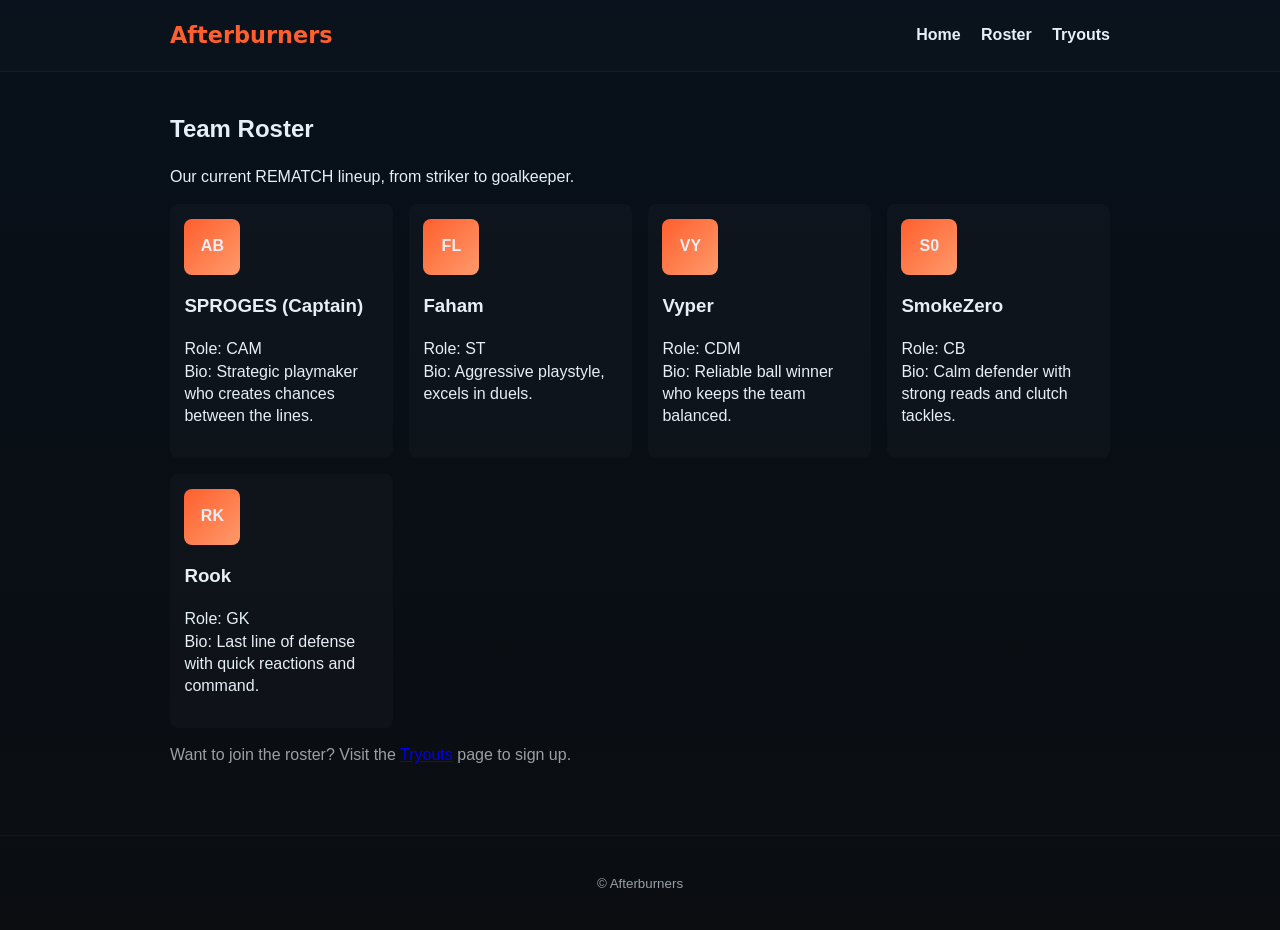
==== roster.html @ 78b55aa7 "Add files via upload" ====
<!doctype html>
<html lang="en">
<head>
  <meta charset="utf-8" />
  <meta name="viewport" content="width=device-width,initial-scale=1" />
  <title>Afterburners — REMATCH Roster</title>
  <link rel="stylesheet" href="styles.css" />
</head>
<body>
  <header class="site-header">
    <div class="container">
      <h1 class="logo">Afterburners</h1>
      <nav class="main-nav">
        <a href="index.html">Home</a>
        <a href="roster.html">Roster</a>
        <a href="tryouts.html">Tryouts</a>
      </nav>
    </div>
  </header>

  <main class="container">
    <h2>Team Roster</h2>
    <p>Our current REMATCH lineup, from striker to goalkeeper.</p>

    <section class="roster-grid">
      <article class="player-card">
        <div class="avatar">AB</div>
        <h3>SPROGES (Captain)</h3>
        <p>Role: CAM
        <br/>Bio: Strategic playmaker who creates chances between the lines.</p>
      </article>

      <article class="player-card">
        <div class="avatar">FL</div>
        <h3>Faham</h3>
        <p>Role: ST
        <br/>Bio: Aggressive playstyle, excels in duels.</p>
      </article>

      <article class="player-card">
        <div class="avatar">VY</div>
        <h3>Vyper</h3>
        <p>Role: CDM
        <br/>Bio: Reliable ball winner who keeps the team balanced.</p>
      </article>

      <article class="player-card">
        <div class="avatar">S0</div>
        <h3>SmokeZero</h3>
        <p>Role: CB
        <br/>Bio: Calm defender with strong reads and clutch tackles.</p>
      </article>

      <article class="player-card">
        <div class="avatar">RK</div>
        <h3>Rook</h3>
        <p>Role: GK
        <br/>Bio: Last line of defense with quick reactions and command.</p>
      </article>
    </section>

    <p class="note">Want to join the roster? Visit the <a href="tryouts.html">Tryouts</a> page to sign up.</p>
  </main>

  <footer class="site-footer">
    <div class="container">
      <small>© Afterburners</small>
    </div>
  </footer>
</body>
</html>
---- styles.css ----
/* Simple responsive styles for Afterburners site */
:root{
  --bg:#0f1115;--card:#121217;--accent:#ff5f2e;--muted:#9aa0a6;--text:#e6eef6;
}
*{box-sizing:border-box}
body{font-family:Segoe UI,Roboto,Helvetica,Arial,sans-serif;margin:0;background:linear-gradient(180deg,#07101a 0%, #0b0d11 100%);color:var(--text);line-height:1.4}
.container{max-width:980px;margin:0 auto;padding:1.25rem}
.site-header{border-bottom:1px solid rgba(255,255,255,0.04);background:rgba(255,255,255,0.01)}
.site-header .container{display:flex;align-items:center;justify-content:space-between}
.logo{font-family:Inter,Segoe UI,system-ui,Arial;font-size:1.4rem;margin:0;color:var(--accent)}
.main-nav a{color:var(--text);text-decoration:none;margin-left:1rem;font-weight:600}
.main-nav a:hover{opacity:0.85}
.hero{display:grid;grid-template-columns:1fr 300px;gap:1.25rem;margin-top:1.5rem}
.panel{background:rgba(255,255,255,0.02);padding:1rem;border-radius:8px}
.btn{display:inline-block;background:var(--accent);color:#fff;padding:0.5rem 0.9rem;border-radius:6px;text-decoration:none}
.btn.outline{background:transparent;border:1px solid rgba(255,255,255,0.06)}
.btn.small{padding:0.35rem 0.6rem;font-size:0.9rem}
.cta-row .btn{margin-right:0.5rem}
.site-footer{margin-top:2rem;padding:1rem 0;border-top:1px solid rgba(255,255,255,0.03);text-align:center;color:var(--muted)}
.roster-grid{display:grid;grid-template-columns:repeat(auto-fit,minmax(200px,1fr));gap:1rem;margin-top:1rem}
.player-card{background:rgba(255,255,255,0.02);padding:0.9rem;border-radius:8px}
.avatar{width:56px;height:56px;border-radius:8px;background:linear-gradient(135deg,var(--accent),#ff9a6b);display:flex;align-items:center;justify-content:center;font-weight:700;margin-bottom:0.5rem}
.note{margin-top:1rem;color:var(--muted)}
.tryout-panel{background:rgba(255,255,255,0.02);padding:1rem;border-radius:8px}
.tryout-form{display:grid;gap:0.5rem;margin-top:0.5rem}
.tryout-form input, .tryout-form textarea, .tryout-form select{padding:0.5rem;border-radius:6px;border:1px solid rgba(255,255,255,0.03);background:transparent;color:var(--text)}
.tryout-form label{font-size:0.9rem}
.form-message{margin-top:0.5rem;color:#b7f7d0}
.honeypot{position:absolute;left:-9999px;width:1px;height:1px;opacity:0}
@media(max-width:820px){.hero{grid-template-columns:1fr}.main-nav{display:flex;gap:0.5rem}}
.small{font-size:0.9rem;color:var(--muted)}
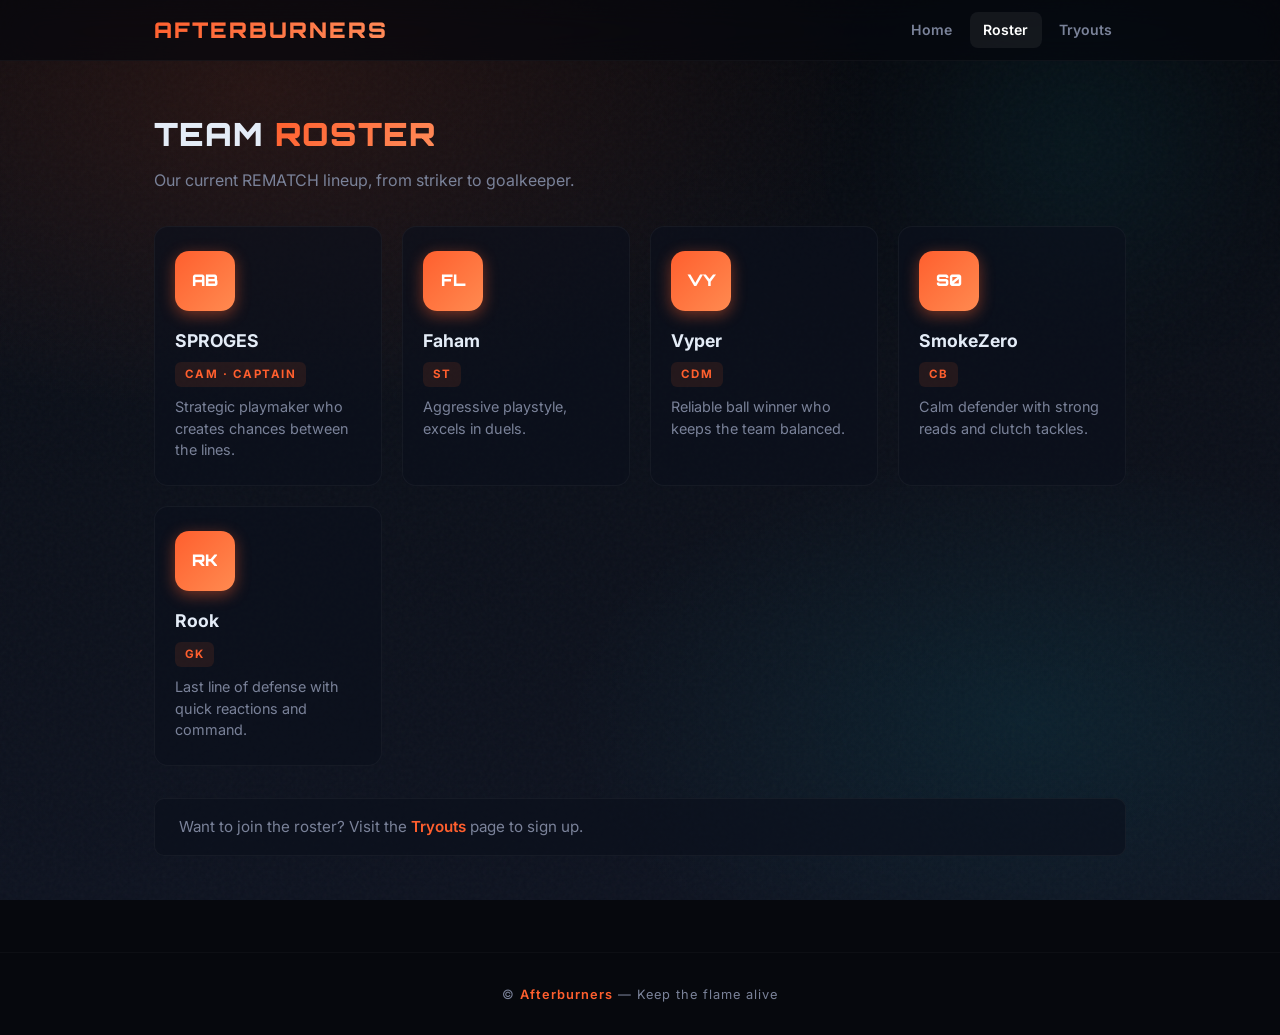
==== commit 552fd968: "Update 4 files\n\nCo-authored-by: Freebuff Agent <agent@mail.freebuff.app>" ====
--- a/roster.html
+++ b/roster.html
@@ -12,50 +12,53 @@
       <h1 class="logo">Afterburners</h1>
       <nav class="main-nav">
         <a href="index.html">Home</a>
-        <a href="roster.html">Roster</a>
+        <a href="roster.html" class="active">Roster</a>
         <a href="tryouts.html">Tryouts</a>
       </nav>
     </div>
   </header>
 
-  <main class="container">
-    <h2>Team Roster</h2>
-    <p>Our current REMATCH lineup, from striker to goalkeeper.</p>
+  <main class="container" style="padding-top:3rem;padding-bottom:2rem">
+    <div style="position:relative">
+      <div class="glow-orb" style="width:260px;height:260px;background:rgba(0,229,255,0.06);top:-100px;right:-80px;animation-delay:1s"></div>
+    </div>
+    <h2 class="section-title">Team <span>Roster</span></h2>
+    <p class="section-sub">Our current REMATCH lineup, from striker to goalkeeper.</p>
 
     <section class="roster-grid">
       <article class="player-card">
         <div class="avatar">AB</div>
-        <h3>SPROGES (Captain)</h3>
-        <p>Role: CAM
-        <br/>Bio: Strategic playmaker who creates chances between the lines.</p>
+        <h3>SPROGES</h3>
+        <div class="role-tag">CAM &middot; Captain</div>
+        <p>Strategic playmaker who creates chances between the lines.</p>
       </article>
 
       <article class="player-card">
         <div class="avatar">FL</div>
         <h3>Faham</h3>
-        <p>Role: ST
-        <br/>Bio: Aggressive playstyle, excels in duels.</p>
+        <div class="role-tag">ST</div>
+        <p>Aggressive playstyle, excels in duels.</p>
       </article>
 
       <article class="player-card">
         <div class="avatar">VY</div>
         <h3>Vyper</h3>
-        <p>Role: CDM
-        <br/>Bio: Reliable ball winner who keeps the team balanced.</p>
+        <div class="role-tag">CDM</div>
+        <p>Reliable ball winner who keeps the team balanced.</p>
       </article>
 
       <article class="player-card">
         <div class="avatar">S0</div>
         <h3>SmokeZero</h3>
-        <p>Role: CB
-        <br/>Bio: Calm defender with strong reads and clutch tackles.</p>
+        <div class="role-tag">CB</div>
+        <p>Calm defender with strong reads and clutch tackles.</p>
       </article>
 
       <article class="player-card">
         <div class="avatar">RK</div>
         <h3>Rook</h3>
-        <p>Role: GK
-        <br/>Bio: Last line of defense with quick reactions and command.</p>
+        <div class="role-tag">GK</div>
+        <p>Last line of defense with quick reactions and command.</p>
       </article>
     </section>
 
@@ -64,7 +67,7 @@
 
   <footer class="site-footer">
     <div class="container">
-      <small>© Afterburners</small>
+      <small>&copy; <span class="footer-accent">Afterburners</span> &mdash; Keep the flame alive</small>
     </div>
   </footer>
 </body>
--- a/styles.css
+++ b/styles.css
@@ -1,31 +1,599 @@
-/* Simple responsive styles for Afterburners site */
-:root{
-  --bg:#0f1115;--card:#121217;--accent:#ff5f2e;--muted:#9aa0a6;--text:#e6eef6;
-}
-*{box-sizing:border-box}
-body{font-family:Segoe UI,Roboto,Helvetica,Arial,sans-serif;margin:0;background:linear-gradient(180deg,#07101a 0%, #0b0d11 100%);color:var(--text);line-height:1.4}
-.container{max-width:980px;margin:0 auto;padding:1.25rem}
-.site-header{border-bottom:1px solid rgba(255,255,255,0.04);background:rgba(255,255,255,0.01)}
-.site-header .container{display:flex;align-items:center;justify-content:space-between}
-.logo{font-family:Inter,Segoe UI,system-ui,Arial;font-size:1.4rem;margin:0;color:var(--accent)}
-.main-nav a{color:var(--text);text-decoration:none;margin-left:1rem;font-weight:600}
-.main-nav a:hover{opacity:0.85}
-.hero{display:grid;grid-template-columns:1fr 300px;gap:1.25rem;margin-top:1.5rem}
-.panel{background:rgba(255,255,255,0.02);padding:1rem;border-radius:8px}
-.btn{display:inline-block;background:var(--accent);color:#fff;padding:0.5rem 0.9rem;border-radius:6px;text-decoration:none}
-.btn.outline{background:transparent;border:1px solid rgba(255,255,255,0.06)}
-.btn.small{padding:0.35rem 0.6rem;font-size:0.9rem}
-.cta-row .btn{margin-right:0.5rem}
-.site-footer{margin-top:2rem;padding:1rem 0;border-top:1px solid rgba(255,255,255,0.03);text-align:center;color:var(--muted)}
-.roster-grid{display:grid;grid-template-columns:repeat(auto-fit,minmax(200px,1fr));gap:1rem;margin-top:1rem}
-.player-card{background:rgba(255,255,255,0.02);padding:0.9rem;border-radius:8px}
-.avatar{width:56px;height:56px;border-radius:8px;background:linear-gradient(135deg,var(--accent),#ff9a6b);display:flex;align-items:center;justify-content:center;font-weight:700;margin-bottom:0.5rem}
-.note{margin-top:1rem;color:var(--muted)}
-.tryout-panel{background:rgba(255,255,255,0.02);padding:1rem;border-radius:8px}
-.tryout-form{display:grid;gap:0.5rem;margin-top:0.5rem}
-.tryout-form input, .tryout-form textarea, .tryout-form select{padding:0.5rem;border-radius:6px;border:1px solid rgba(255,255,255,0.03);background:transparent;color:var(--text)}
-.tryout-form label{font-size:0.9rem}
-.form-message{margin-top:0.5rem;color:#b7f7d0}
-.honeypot{position:absolute;left:-9999px;width:1px;height:1px;opacity:0}
-@media(max-width:820px){.hero{grid-template-columns:1fr}.main-nav{display:flex;gap:0.5rem}}
-.small{font-size:0.9rem;color:var(--muted)}+/* Afterburners REMATCH Esports — Modern Flashy Redesign */
+
+@import url('https://fonts.googleapis.com/css2?family=Orbitron:wght@500;700;900&family=Inter:wght@400;500;600;700&display=swap');
+
+/* ── tokens ──────────────────────────────────────────── */
+:root {
+  --bg: #06080d;
+  --bg2: #0b0f18;
+  --card: rgba(12, 16, 28, 0.65);
+  --glass: rgba(255,255,255,0.04);
+  --glass-hi: rgba(255,255,255,0.08);
+  --accent: #ff5f2e;
+  --accent2: #ff8c5a;
+  --glow: rgba(255,95,46,0.45);
+  --cyan: #00e5ff;
+  --muted: #7a8299;
+  --text: #e4ecf7;
+  --white: #fff;
+  --radius: 14px;
+  --radius-sm: 10px;
+}
+
+/* ── reset & base ────────────────────────────────────── */
+*, *::before, *::after { box-sizing: border-box; margin: 0; padding: 0; }
+
+html { scroll-behavior: smooth; }
+
+body {
+  font-family: 'Inter', system-ui, Segoe UI, Roboto, sans-serif;
+  background: var(--bg);
+  color: var(--text);
+  line-height: 1.6;
+  overflow-x: hidden;
+  min-height: 100vh;
+}
+
+/* animated background mesh */
+body::before {
+  content: '';
+  position: fixed;
+  inset: 0;
+  z-index: -2;
+  background:
+    radial-gradient(ellipse 80% 60% at 20% 10%, rgba(255,95,46,0.12) 0%, transparent 60%),
+    radial-gradient(ellipse 60% 50% at 80% 80%, rgba(0,229,255,0.07) 0%, transparent 60%),
+    linear-gradient(180deg, #06080d 0%, #0b0f18 40%, #0e1320 100%);
+}
+
+/* subtle grain overlay */
+body::after {
+  content: '';
+  position: fixed;
+  inset: 0;
+  z-index: -1;
+  background-image: url("data:image/svg+xml,%3Csvg viewBox='0 0 256 256' xmlns='http://www.w3.org/2000/svg'%3E%3Cfilter id='noise'%3E%3CfeTurbulence type='fractalNoise' baseFrequency='0.9' numOctaves='4' stitchTiles='stitch'/%3E%3C/filter%3E%3Crect width='100%25' height='100%25' filter='url(%23noise)' opacity='0.03'/%3E%3C/svg%3E");
+  pointer-events: none;
+}
+
+/* ── layout ──────────────────────────────────────────── */
+.container { max-width: 1020px; margin: 0 auto; padding: 0 1.5rem; }
+
+/* ── header ──────────────────────────────────────────── */
+.site-header {
+  position: sticky;
+  top: 0;
+  z-index: 100;
+  background: rgba(6,8,13,0.72);
+  -webkit-backdrop-filter: blur(18px) saturate(1.4);
+  backdrop-filter: blur(18px) saturate(1.4);
+  border-bottom: 1px solid rgba(255,255,255,0.04);
+}
+.site-header .container {
+  display: flex;
+  align-items: center;
+  justify-content: space-between;
+  height: 60px;
+}
+
+.logo {
+  font-family: 'Orbitron', 'Inter', sans-serif;
+  font-size: 1.35rem;
+  font-weight: 900;
+  letter-spacing: 2px;
+  text-transform: uppercase;
+  background: linear-gradient(135deg, var(--accent), var(--accent2));
+  -webkit-background-clip: text;
+  background-clip: text;
+  -webkit-text-fill-color: transparent;
+}
+
+.main-nav { display: flex; align-items: center; gap: 0.25rem; }
+.main-nav a {
+  color: var(--muted);
+  text-decoration: none;
+  font-size: 0.88rem;
+  font-weight: 600;
+  padding: 0.4rem 0.85rem;
+  border-radius: 8px;
+  transition: all 0.25s ease;
+  position: relative;
+}
+.main-nav a:hover,
+.main-nav a.active {
+  color: var(--white);
+  background: rgba(255,255,255,0.06);
+}
+.main-nav a::after {
+  content: '';
+  position: absolute;
+  bottom: 2px;
+  left: 50%;
+  width: 0;
+  height: 2px;
+  background: var(--accent);
+  border-radius: 2px;
+  transition: all 0.3s ease;
+  transform: translateX(-50%);
+}
+.main-nav a:hover::after { width: 60%; }
+
+/* ── hero ────────────────────────────────────────────── */
+.hero {
+  display: grid;
+  grid-template-columns: 1fr 320px;
+  gap: 2rem;
+  padding: 3.5rem 0 4rem;
+  align-items: start;
+}
+
+.hero-section h2 {
+  font-family: 'Orbitron', 'Inter', sans-serif;
+  font-size: clamp(1.8rem, 4vw, 2.8rem);
+  font-weight: 900;
+  letter-spacing: 1px;
+  line-height: 1.15;
+  margin-bottom: 1rem;
+  text-transform: uppercase;
+}
+.hero-section h2 span {
+  display: inline;
+  background: linear-gradient(135deg, var(--accent), var(--accent2), #ffba8c);
+  -webkit-background-clip: text;
+  background-clip: text;
+  -webkit-text-fill-color: transparent;
+}
+
+.hero-section p {
+  font-size: 1.05rem;
+  color: var(--muted);
+  max-width: 520px;
+  margin-bottom: 1.75rem;
+}
+
+/* ── cta buttons ─────────────────────────────────────── */
+.cta-row { display: flex; gap: 0.75rem; flex-wrap: wrap; }
+
+.btn {
+  display: inline-flex;
+  align-items: center;
+  justify-content: center;
+  font-family: 'Inter', sans-serif;
+  font-size: 0.92rem;
+  font-weight: 700;
+  padding: 0.75rem 1.6rem;
+  border-radius: var(--radius-sm);
+  text-decoration: none;
+  border: none;
+  cursor: pointer;
+  transition: all 0.3s cubic-bezier(.25,.8,.25,1);
+  position: relative;
+  overflow: hidden;
+}
+.btn::before {
+  content: '';
+  position: absolute;
+  inset: 0;
+  background: linear-gradient(135deg, rgba(255,255,255,0.15), transparent);
+  opacity: 0;
+  transition: opacity 0.3s;
+}
+.btn:hover::before { opacity: 1; }
+
+.btn.primary,
+.btn:not(.outline) {
+  background: linear-gradient(135deg, var(--accent), #e04a1a);
+  color: var(--white);
+  box-shadow: 0 4px 20px var(--glow), 0 0 0 0 var(--glow);
+}
+.btn.primary:hover,
+.btn:not(.outline):hover {
+  transform: translateY(-2px);
+  box-shadow: 0 6px 30px var(--glow), 0 0 40px rgba(255,95,46,0.2);
+}
+.btn.primary:active,
+.btn:not(.outline):active { transform: translateY(0); }
+
+.btn.outline {
+  background: var(--glass);
+  border: 1px solid rgba(255,255,255,0.1);
+  color: var(--text);
+  -webkit-backdrop-filter: blur(8px);
+  backdrop-filter: blur(8px);
+}
+.btn.outline:hover {
+  background: var(--glass-hi);
+  border-color: rgba(255,255,255,0.18);
+  transform: translateY(-2px);
+}
+
+/* ── side panel ──────────────────────────────────────── */
+.panel {
+  background: var(--card);
+  border: 1px solid rgba(255,255,255,0.05);
+  border-radius: var(--radius);
+  padding: 1.5rem;
+  -webkit-backdrop-filter: blur(12px);
+  backdrop-filter: blur(12px);
+  position: relative;
+  transition: border-color 0.3s;
+}
+.panel:hover { border-color: rgba(255,95,46,0.2); }
+.panel h3 {
+  font-family: 'Orbitron', 'Inter', sans-serif;
+  font-size: 0.95rem;
+  font-weight: 700;
+  letter-spacing: 1px;
+  text-transform: uppercase;
+  color: var(--accent);
+  margin-bottom: 0.5rem;
+}
+.panel h4 {
+  font-size: 0.85rem;
+  font-weight: 700;
+  text-transform: uppercase;
+  letter-spacing: 1.5px;
+  color: var(--muted);
+  margin-bottom: 0.35rem;
+}
+.panel p { font-size: 0.95rem; }
+.panel hr {
+  border: none;
+  height: 1px;
+  background: linear-gradient(90deg, rgba(255,95,46,0.3), transparent);
+  margin: 1rem 0;
+}
+.panel::before {
+  content: '';
+  position: absolute;
+  top: -1px;
+  left: 2rem;
+  width: 40%;
+  height: 2px;
+  background: linear-gradient(90deg, transparent, var(--accent), transparent);
+  border-radius: 2px;
+}
+
+/* ── stats bar ───────────────────────────────────────── */
+.stats-bar {
+  display: grid;
+  grid-template-columns: repeat(3, 1fr);
+  gap: 1rem;
+  margin-top: 2.5rem;
+}
+.stat-card {
+  background: var(--card);
+  border: 1px solid rgba(255,255,255,0.04);
+  border-radius: var(--radius-sm);
+  padding: 1.25rem;
+  text-align: center;
+  transition: all 0.3s ease;
+}
+.stat-card:hover {
+  border-color: rgba(255,95,46,0.25);
+  transform: translateY(-3px);
+  box-shadow: 0 8px 30px rgba(0,0,0,0.3);
+}
+.stat-card .number {
+  font-family: 'Orbitron', 'Inter', sans-serif;
+  font-size: 2rem;
+  font-weight: 900;
+  background: linear-gradient(135deg, var(--accent), var(--accent2));
+  -webkit-background-clip: text;
+  background-clip: text;
+  -webkit-text-fill-color: transparent;
+}
+.stat-card .label {
+  font-size: 0.78rem;
+  font-weight: 600;
+  text-transform: uppercase;
+  letter-spacing: 1.5px;
+  color: var(--muted);
+  margin-top: 0.35rem;
+}
+
+/* ── roster grid ─────────────────────────────────────── */
+.section-title {
+  font-family: 'Orbitron', 'Inter', sans-serif;
+  font-size: clamp(1.4rem, 3vw, 2rem);
+  font-weight: 900;
+  letter-spacing: 1px;
+  text-transform: uppercase;
+  margin-bottom: 0.5rem;
+}
+.section-title span {
+  background: linear-gradient(135deg, var(--accent), var(--accent2));
+  -webkit-background-clip: text;
+  background-clip: text;
+  -webkit-text-fill-color: transparent;
+}
+.section-sub {
+  font-size: 1rem;
+  color: var(--muted);
+  margin-bottom: 2rem;
+}
+
+.roster-grid {
+  display: grid;
+  grid-template-columns: repeat(auto-fit, minmax(220px, 1fr));
+  gap: 1.25rem;
+}
+
+.player-card {
+  background: var(--card);
+  border: 1px solid rgba(255,255,255,0.04);
+  border-radius: var(--radius);
+  padding: 1.5rem 1.25rem;
+  transition: all 0.35s cubic-bezier(.25,.8,.25,1);
+  position: relative;
+  overflow: hidden;
+}
+.player-card::before {
+  content: '';
+  position: absolute;
+  top: 0;
+  left: 0;
+  right: 0;
+  height: 3px;
+  background: linear-gradient(90deg, var(--accent), var(--accent2), var(--cyan));
+  opacity: 0;
+  transition: opacity 0.3s;
+}
+.player-card:hover {
+  transform: translateY(-4px);
+  border-color: rgba(255,95,46,0.2);
+  box-shadow: 0 12px 40px rgba(0,0,0,0.4), 0 0 0 1px rgba(255,95,46,0.1);
+}
+.player-card:hover::before { opacity: 1; }
+
+.avatar {
+  width: 60px;
+  height: 60px;
+  border-radius: 14px;
+  background: linear-gradient(135deg, var(--accent), #ff8a50);
+  display: flex;
+  align-items: center;
+  justify-content: center;
+  font-family: 'Orbitron', 'Inter', sans-serif;
+  font-weight: 900;
+  font-size: 1rem;
+  color: var(--white);
+  margin-bottom: 1rem;
+  box-shadow: 0 4px 15px var(--glow);
+  position: relative;
+}
+.avatar::after {
+  content: '';
+  position: absolute;
+  inset: -2px;
+  border-radius: 16px;
+  background: linear-gradient(135deg, var(--accent), var(--cyan));
+  z-index: -1;
+  opacity: 0;
+  transition: opacity 0.3s;
+}
+.player-card:hover .avatar::after { opacity: 0.3; }
+
+.player-card h3 {
+  font-family: 'Inter', sans-serif;
+  font-size: 1.1rem;
+  font-weight: 700;
+  margin-bottom: 0.3rem;
+}
+.player-card .role-tag {
+  display: inline-block;
+  font-size: 0.72rem;
+  font-weight: 700;
+  text-transform: uppercase;
+  letter-spacing: 1.5px;
+  color: var(--accent);
+  background: rgba(255,95,46,0.1);
+  padding: 0.2rem 0.6rem;
+  border-radius: 6px;
+  margin-bottom: 0.6rem;
+}
+.player-card p {
+  font-size: 0.9rem;
+  color: var(--muted);
+  line-height: 1.5;
+}
+
+.note {
+  margin-top: 2rem;
+  padding: 1rem 1.5rem;
+  background: var(--card);
+  border: 1px solid rgba(255,255,255,0.04);
+  border-radius: var(--radius-sm);
+  color: var(--muted);
+  font-size: 0.95rem;
+}
+.note a {
+  color: var(--accent);
+  font-weight: 600;
+  text-decoration: none;
+  transition: color 0.2s;
+}
+.note a:hover { color: var(--accent2); }
+
+/* ── tryout form ─────────────────────────────────────── */
+.tryout-panel {
+  background: var(--card);
+  border: 1px solid rgba(255,255,255,0.04);
+  border-radius: var(--radius);
+  padding: 2rem 2.5rem;
+  position: relative;
+  overflow: hidden;
+}
+.tryout-panel::before {
+  content: '';
+  position: absolute;
+  top: 0;
+  left: 0;
+  right: 0;
+  height: 3px;
+  background: linear-gradient(90deg, var(--accent), var(--accent2), var(--cyan));
+}
+.tryout-panel h3 {
+  font-family: 'Orbitron', 'Inter', sans-serif;
+  font-size: 1.1rem;
+  font-weight: 700;
+  letter-spacing: 1px;
+  text-transform: uppercase;
+  color: var(--accent);
+  margin-bottom: 1rem;
+}
+.tryout-panel ul {
+  list-style: none;
+  margin-bottom: 1.5rem;
+}
+.tryout-panel li {
+  padding: 0.35rem 0;
+  color: var(--muted);
+  font-size: 0.95rem;
+  padding-left: 1.2rem;
+  position: relative;
+}
+.tryout-panel li::before {
+  content: '\203A';
+  position: absolute;
+  left: 0;
+  color: var(--accent);
+  font-weight: 700;
+  font-size: 1.1rem;
+}
+
+.tryout-form {
+  display: grid;
+  gap: 0.85rem;
+}
+.tryout-form label {
+  font-size: 0.82rem;
+  font-weight: 600;
+  text-transform: uppercase;
+  letter-spacing: 1px;
+  color: var(--muted);
+}
+.tryout-form input,
+.tryout-form textarea,
+.tryout-form select {
+  padding: 0.7rem 1rem;
+  border-radius: var(--radius-sm);
+  border: 1px solid rgba(255,255,255,0.06);
+  background: rgba(255,255,255,0.03);
+  color: var(--text);
+  font-family: 'Inter', sans-serif;
+  font-size: 0.95rem;
+  transition: all 0.25s ease;
+  outline: none;
+}
+.tryout-form input:focus,
+.tryout-form textarea:focus,
+.tryout-form select:focus {
+  border-color: var(--accent);
+  box-shadow: 0 0 0 3px rgba(255,95,46,0.15);
+  background: rgba(255,255,255,0.05);
+}
+.tryout-form input::placeholder,
+.tryout-form textarea::placeholder {
+  color: rgba(122,130,153,0.6);
+}
+.tryout-form select {
+  appearance: none;
+  background-image: url("data:image/svg+xml,%3Csvg xmlns='http://www.w3.org/2000/svg' width='12' height='12' fill='%237a8299' viewBox='0 0 16 16'%3E%3Cpath d='M8 11L1 4h14z'/%3E%3C/svg%3E");
+  background-repeat: no-repeat;
+  background-position: right 0.75rem center;
+  padding-right: 2rem;
+}
+.tryout-form select option {
+  background: #0b0f18;
+  color: var(--text);
+}
+.tryout-form .btn {
+  justify-self: start;
+  margin-top: 0.5rem;
+}
+
+.form-message { margin-top: 0.5rem; font-size: 0.9rem; }
+.honeypot { position: absolute; left: -9999px; width: 1px; height: 1px; opacity: 0; }
+
+.small {
+  font-size: 0.82rem;
+  color: var(--muted);
+  margin-top: 1.5rem;
+}
+
+/* ── footer ──────────────────────────────────────────── */
+.site-footer {
+  margin-top: 4rem;
+  padding: 1.75rem 0;
+  border-top: 1px solid rgba(255,255,255,0.03);
+  text-align: center;
+}
+.site-footer small {
+  color: var(--muted);
+  font-size: 0.8rem;
+  letter-spacing: 1px;
+}
+.site-footer .footer-accent {
+  color: var(--accent);
+  font-weight: 600;
+}
+
+/* ── animations ──────────────────────────────────────── */
+@keyframes fade-up {
+  from { opacity: 0; transform: translateY(20px); }
+  to { opacity: 1; transform: translateY(0); }
+}
+.hero-section { animation: fade-up 0.6s ease-out both; }
+.panel { animation: fade-up 0.6s ease-out 0.15s both; }
+
+@keyframes card-in {
+  from { opacity: 0; transform: translateY(16px) scale(0.97); }
+  to { opacity: 1; transform: translateY(0) scale(1); }
+}
+.player-card { animation: card-in 0.5s ease-out both; }
+.player-card:nth-child(1) { animation-delay: 0.05s; }
+.player-card:nth-child(2) { animation-delay: 0.1s; }
+.player-card:nth-child(3) { animation-delay: 0.15s; }
+.player-card:nth-child(4) { animation-delay: 0.2s; }
+.player-card:nth-child(5) { animation-delay: 0.25s; }
+
+@keyframes shimmer {
+  0% { background-position: -200% center; }
+  100% { background-position: 200% center; }
+}
+.hero-shimmer {
+  background: linear-gradient(90deg, var(--text) 40%, var(--accent) 50%, var(--text) 60%);
+  background-size: 200% auto;
+  -webkit-background-clip: text;
+  background-clip: text;
+  -webkit-text-fill-color: transparent;
+  animation: shimmer 4s linear infinite;
+}
+
+/* ── glow orb ────────────────────────────────────────── */
+.glow-orb {
+  position: absolute;
+  border-radius: 50%;
+  filter: blur(80px);
+  pointer-events: none;
+  animation: orb-float 8s ease-in-out infinite alternate;
+}
+@keyframes orb-float {
+  0% { transform: translate(0,0) scale(1); }
+  100% { transform: translate(20px,-15px) scale(1.1); }
+}
+
+/* ── responsive ──────────────────────────────────────── */
+@media (max-width: 820px) {
+  .hero { grid-template-columns: 1fr; padding: 2.5rem 0 3rem; }
+  .stats-bar { grid-template-columns: repeat(3, 1fr); }
+  .main-nav a { padding: 0.35rem 0.6rem; font-size: 0.82rem; }
+}
+@media (max-width: 520px) {
+  .stats-bar { grid-template-columns: 1fr; }
+  .roster-grid { grid-template-columns: 1fr; }
+  .tryout-panel { padding: 1.25rem; }
+  .cta-row { flex-direction: column; }
+  .cta-row .btn { width: 100%; justify-content: center; }
+}
